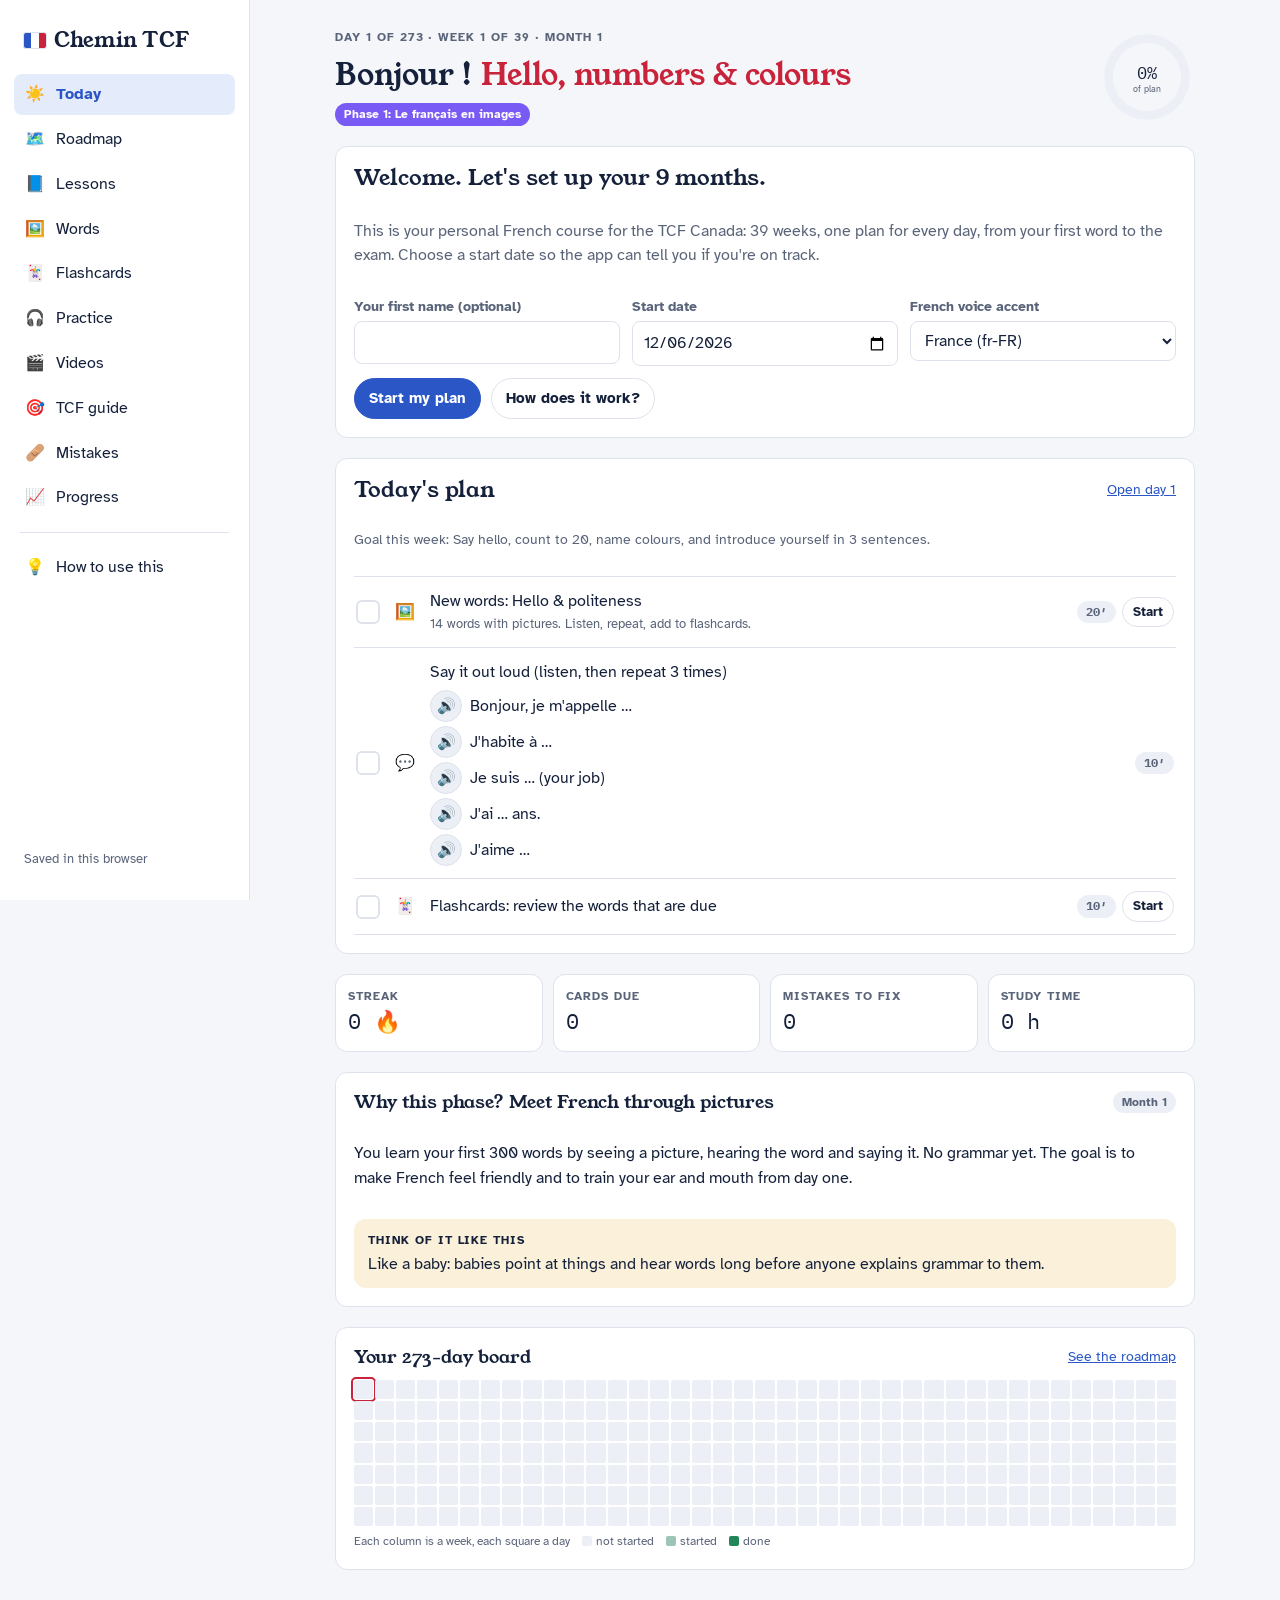
==== tcf/index.html @ c682c9d4 "Add Chemin TCF: a 9-month day-by-day French course for the TCF Canada Self-study platform following " ====
<!doctype html>
<html lang="en">
<head>
  <meta charset="utf-8">
  <meta name="viewport" content="width=device-width, initial-scale=1, viewport-fit=cover">
  <title>Chemin TCF</title>
  <meta name="description" content="A 9-month, day-by-day French course for the TCF Canada, from your first word to NCLC 7+.">
  <link rel="preconnect" href="https://fonts.googleapis.com">
  <link rel="stylesheet" href="https://fonts.googleapis.com/css2?family=Atkinson+Hyperlegible:ital,wght@0,400;0,700;1,400&family=IBM+Plex+Mono:wght@400;500&family=Young+Serif&display=swap">
  <link rel="stylesheet" href="style.css">
</head>
<body>
  <noscript>This course needs JavaScript turned on.</noscript>
  <!-- Content. Order matters: lessons and data first, then the app. -->
  <script src="content/vocab.js"></script>
  <script src="content/phonetics.js"></script>
  <script src="content/grammar-a1.js"></script>
  <script src="content/grammar-a2.js"></script>
  <script src="content/grammar-b.js"></script>
  <script src="content/practice.js"></script>
  <script src="content/roadmap.js"></script>
  <script src="app.js"></script>
</body>
</html>
---- tcf/style.css ----
/* Layout concept: a study notebook. A left index of the plan, and each page is a
   ruled checklist of today's work. Signature element: the 273-day board. */
:root {
  --paper: #f5f6fa;
  --card: #ffffff;
  --ink: #15213b;
  --muted: #5a6479;
  --line: #dde2ec;
  --soft: #eceff6;
  --blue: #2a56c6;
  --blue-soft: #e4ebfb;
  --red: #c8233a;
  --red-soft: #fbe6e9;
  --good: #23865a;
  --good-soft: #e1f3ea;
  --warn: #a86f00;
  --warn-soft: #fbf0d9;
  --p1: #7a5af5; --p2: #2a56c6; --p3: #0f8b8d; --p4: #c26a12; --p5: #b0306a; --p6: #c8233a;
  --display: "Young Serif", Georgia, "Times New Roman", serif;
  --body: "Atkinson Hyperlegible", ui-sans-serif, -apple-system, "Segoe UI", Roboto, Arial, sans-serif;
  --mono: "IBM Plex Mono", ui-monospace, SFMono-Regular, Menlo, Consolas, monospace;
  --r: 12px;
}
@media (prefers-color-scheme: dark) {
  :root:not([data-theme="light"]) {
    --paper: #0e1320; --card: #161d2e; --ink: #e7ebf5; --muted: #9ba5bb; --line: #283149; --soft: #1d2539;
    --blue: #86a6ff; --blue-soft: #1f2c4f; --red: #ff6b7d; --red-soft: #3a1d26; --good: #4fd194; --good-soft: #163327;
    --warn: #f0b84a; --warn-soft: #3a2f17;
    --p1: #a68cff; --p2: #86a6ff; --p3: #3fc7c9; --p4: #f0a050; --p5: #f070a8; --p6: #ff6b7d;
    color-scheme: dark;
  }
}
:root[data-theme="dark"] {
  --paper: #0e1320; --card: #161d2e; --ink: #e7ebf5; --muted: #9ba5bb; --line: #283149; --soft: #1d2539;
  --blue: #86a6ff; --blue-soft: #1f2c4f; --red: #ff6b7d; --red-soft: #3a1d26; --good: #4fd194; --good-soft: #163327;
  --warn: #f0b84a; --warn-soft: #3a2f17;
  --p1: #a68cff; --p2: #86a6ff; --p3: #3fc7c9; --p4: #f0a050; --p5: #f070a8; --p6: #ff6b7d;
  color-scheme: dark;
}

* { box-sizing: border-box; }
html, body { margin: 0; }
body { background: var(--paper); color: var(--ink); font-family: var(--body); font-size: 16px; line-height: 1.55; }
a { color: var(--blue); }
button, input, textarea, select { font: inherit; color: inherit; }
:focus-visible { outline: 2px solid var(--blue); outline-offset: 2px; }
h1, h2, h3 { font-family: var(--display); font-weight: 400; line-height: 1.2; text-wrap: balance; margin: 0; }
h1 { font-size: 1.9rem; }
h2 { font-size: 1.35rem; }
h3 { font-size: 1.1rem; }
.mono, .num { font-family: var(--mono); font-variant-numeric: tabular-nums; }
.muted { color: var(--muted); }
.small { font-size: .875rem; }
.label { font-size: .75rem; letter-spacing: .08em; text-transform: uppercase; color: var(--muted); font-weight: 700; }

/* Shell */
.shell { display: grid; grid-template-columns: 250px minmax(0, 1fr); min-height: 100vh; }
.rail { position: sticky; top: 0; height: 100vh; overflow-y: auto; border-right: 1px solid var(--line); background: var(--card); padding: 20px 14px; display: flex; flex-direction: column; gap: 4px; }
.brand { font-family: var(--display); font-size: 1.3rem; padding: 4px 10px 14px; display: flex; align-items: center; gap: 8px; color: var(--ink); text-decoration: none; }
.brand .flag { display: inline-flex; width: 22px; height: 15px; border-radius: 2px; overflow: hidden; box-shadow: 0 0 0 1px var(--line); }
.brand .flag i { flex: 1; } .flag i:nth-child(1){background:#2a56c6} .flag i:nth-child(2){background:#fff} .flag i:nth-child(3){background:#c8233a}
.rail a.nav { display: flex; align-items: center; gap: 10px; padding: 8px 10px; border-radius: 8px; color: var(--ink); text-decoration: none; }
.rail a.nav:hover { background: var(--soft); }
.rail a.nav.on { background: var(--blue-soft); color: var(--blue); font-weight: 700; }
.rail .sep { height: 1px; background: var(--line); margin: 10px 6px; }
.rail .foot { margin-top: auto; padding: 10px; font-size: .8rem; color: var(--muted); }
.main { min-width: 0; padding-block: 28px 100px; padding-left: max(16px, env(safe-area-inset-left, 0px)); padding-right: max(16px, env(safe-area-inset-right, 0px)); }
.page { max-width: 860px; margin: 0 auto; display: flex; flex-direction: column; gap: 20px; }
.tabbar { display: none; }
.ico { width: 1.4em; text-align: center; }

@media (max-width: 820px) {
  .shell { grid-template-columns: minmax(0, 1fr); }
  .rail { display: none; }
  .main { padding-block: 18px 96px; }
  .tabbar { display: grid; grid-template-columns: repeat(5, 1fr); position: fixed; left: 0; right: 0; bottom: 0; z-index: 20; background: var(--card); border-top: 1px solid var(--line);
    padding-bottom: env(safe-area-inset-bottom, 0px); padding-left: env(safe-area-inset-left, 0px); padding-right: env(safe-area-inset-right, 0px); }
  .tabbar a { display: flex; flex-direction: column; align-items: center; gap: 2px; padding: 8px 2px 10px; font-size: .72rem; color: var(--muted); text-decoration: none; }
  .tabbar a span:first-child { font-size: 1.25rem; line-height: 1; }
  .tabbar a.on { color: var(--blue); font-weight: 700; }
  h1 { font-size: 1.55rem; }
}

/* Generic blocks */
.card { background: var(--card); border: 1px solid var(--line); border-radius: var(--r); padding: 18px; display: flex; flex-direction: column; gap: 12px; min-width: 0; }
.row { display: flex; gap: 10px; align-items: center; flex-wrap: wrap; }
.spread { display: flex; gap: 10px; align-items: center; justify-content: space-between; flex-wrap: wrap; }
.grid { display: grid; gap: 12px; grid-template-columns: repeat(auto-fill, minmax(210px, 1fr)); }
.grid.tight { grid-template-columns: repeat(auto-fill, minmax(150px, 1fr)); }
.stack { display: flex; flex-direction: column; gap: 10px; }
.btn { display: inline-flex; align-items: center; gap: 6px; border: 1px solid var(--line); background: var(--card); padding: 8px 14px; border-radius: 999px; cursor: pointer; text-decoration: none; color: var(--ink); font-weight: 600; font-size: .92rem; }
.btn:hover { border-color: var(--blue); }
.btn.primary { background: var(--blue); border-color: var(--blue); color: var(--card); }
.btn.red { background: var(--red); border-color: var(--red); color: var(--card); }
.btn.ghost { background: transparent; }
.btn.small { padding: 4px 10px; font-size: .82rem; }
.btn:disabled { opacity: .5; cursor: not-allowed; }
.say { border: 1px solid var(--line); background: var(--soft); border-radius: 999px; width: 32px; height: 32px; display: inline-grid; place-items: center; cursor: pointer; flex: none; font-size: .95rem; }
.say:hover { border-color: var(--blue); }
.chip { display: inline-flex; align-items: center; gap: 4px; font-size: .75rem; font-weight: 700; padding: 2px 9px; border-radius: 999px; background: var(--soft); color: var(--muted); white-space: nowrap; }
.chip.good { background: var(--good-soft); color: var(--good); }
.chip.warn { background: var(--warn-soft); color: var(--warn); }
.chip.red { background: var(--red-soft); color: var(--red); }
.chip.blue { background: var(--blue-soft); color: var(--blue); }
.pc { color: var(--card); }
.pc.p1 { background: var(--p1); } .pc.p2 { background: var(--p2); } .pc.p3 { background: var(--p3); } .pc.p4 { background: var(--p4); } .pc.p5 { background: var(--p5); } .pc.p6 { background: var(--p6); }
.bar { height: 8px; background: var(--soft); border-radius: 999px; overflow: hidden; }
.bar i { display: block; height: 100%; background: var(--blue); border-radius: 999px; }
.bar.good i { background: var(--good); }
.note { background: var(--blue-soft); border-radius: var(--r); padding: 12px 14px; }
.note.analogy { background: var(--warn-soft); }
.note.alert { background: var(--red-soft); }
.note.ok { background: var(--good-soft); }
.note b:first-child { display: block; font-size: .75rem; letter-spacing: .08em; text-transform: uppercase; margin-bottom: 2px; }
ul.clean { list-style: none; padding: 0; margin: 0; display: flex; flex-direction: column; gap: 8px; }
ul.points { margin: 0; padding-left: 1.2em; display: flex; flex-direction: column; gap: 6px; }
.crumbs { font-size: .85rem; color: var(--muted); display: flex; gap: 6px; flex-wrap: wrap; }
.crumbs a { color: var(--muted); }
input[type=text], input[type=url], input[type=date], input[type=number], textarea, select { background: var(--card); border: 1px solid var(--line); border-radius: 8px; padding: 8px 10px; width: 100%; }
textarea { min-height: 120px; resize: vertical; line-height: 1.6; }
.field { display: flex; flex-direction: column; gap: 4px; min-width: 0; }
.field label { font-size: .85rem; font-weight: 700; color: var(--muted); }
.table-wrap { overflow-x: auto; }
table { border-collapse: collapse; width: 100%; font-variant-numeric: tabular-nums; }
th, td { border-bottom: 1px solid var(--line); padding: 8px 10px; text-align: left; white-space: nowrap; }
th { font-size: .8rem; color: var(--muted); }

/* Today hero */
.hero { display: grid; grid-template-columns: minmax(0, 1fr) auto; gap: 16px; align-items: center; }
.hero h1 em { font-style: normal; color: var(--red); }
.ring { width: 96px; height: 96px; }
.ring circle { fill: none; stroke-width: 9; }
.ring .bg { stroke: var(--soft); } .ring .fg { stroke: var(--blue); stroke-linecap: round; }
.ring text { fill: var(--ink); font-family: var(--mono); font-size: 18px; }
.ring text.sub { fill: var(--muted); font-size: 9px; font-family: var(--body); }
.stats { display: grid; grid-template-columns: repeat(4, minmax(0, 1fr)); gap: 10px; }
.stat { background: var(--card); border: 1px solid var(--line); border-radius: var(--r); padding: 12px; }
.stat .v { font-family: var(--mono); font-size: 1.35rem; }
@media (max-width: 560px) { .stats { grid-template-columns: repeat(2, minmax(0, 1fr)); } .hero { grid-template-columns: minmax(0,1fr); } .ring { display: none; } }

/* Ruled task list */
.tasks { display: flex; flex-direction: column; border-top: 1px solid var(--line); }
.task { display: grid; grid-template-columns: 28px 1.6em minmax(0, 1fr) auto; gap: 10px; align-items: center; padding: 12px 2px; border-bottom: 1px solid var(--line); }
.task .lbl { min-width: 0; }
.task .lbl small { display: block; color: var(--muted); font-size: .82rem; }
.task.done .lbl > span { text-decoration: line-through; color: var(--muted); }
.task .go { display: flex; gap: 6px; align-items: center; }
.check { width: 24px; height: 24px; border-radius: 6px; border: 2px solid var(--line); background: var(--card); cursor: pointer; display: grid; place-items: center; padding: 0; color: var(--card); font-size: .9rem; }
.task.done .check { background: var(--good); border-color: var(--good); }
.inline-say { margin-top: 6px; display: flex; flex-direction: column; gap: 4px; }
.inline-say div { display: flex; gap: 8px; align-items: center; }

/* 273-day board */
.board { display: grid; grid-template-columns: repeat(39, minmax(0, 1fr)); gap: 2px; }
.board a { aspect-ratio: 1 / 1; max-width: 100%; border-radius: 2px; background: var(--soft); display: block; }
.board a.half { background: color-mix(in srgb, var(--good) 40%, var(--soft)); }
.board a.full { background: var(--good); }
.board a.now { outline: 2px solid var(--red); outline-offset: 1px; }
.board-wrap { display: grid; grid-template-columns: minmax(0, 1fr); gap: 6px; }
.board-legend { display: flex; gap: 12px; font-size: .78rem; color: var(--muted); flex-wrap: wrap; }
.board-legend i { display: inline-block; width: 10px; height: 10px; border-radius: 2px; vertical-align: -1px; margin-right: 4px; background: var(--soft); }
.board-legend i.half { background: color-mix(in srgb, var(--good) 40%, var(--soft)); } .board-legend i.full { background: var(--good); }

/* Roadmap */
.phase { border-left: 4px solid var(--line); }
.phase.p1 { border-left-color: var(--p1); } .phase.p2 { border-left-color: var(--p2); } .phase.p3 { border-left-color: var(--p3); }
.phase.p4 { border-left-color: var(--p4); } .phase.p5 { border-left-color: var(--p5); } .phase.p6 { border-left-color: var(--p6); }
.weeks { display: grid; grid-template-columns: repeat(auto-fill, minmax(230px, 1fr)); gap: 8px; }
.wk { border: 1px solid var(--line); border-radius: 10px; padding: 10px 12px; text-decoration: none; color: var(--ink); display: flex; flex-direction: column; gap: 6px; background: var(--card); }
.wk:hover { border-color: var(--blue); }
.wk.current { border-color: var(--red); box-shadow: 0 0 0 1px var(--red); }
.days7 { display: grid; grid-template-columns: repeat(7, minmax(0, 1fr)); gap: 3px; }
.days7 i { height: 6px; border-radius: 3px; background: var(--soft); }
.days7 i.half { background: color-mix(in srgb, var(--good) 40%, var(--soft)); } .days7 i.full { background: var(--good); }
.daylist { display: flex; flex-direction: column; gap: 10px; }

/* Lessons & quiz */
.examples { display: flex; flex-direction: column; border-top: 1px solid var(--line); }
.ex { display: grid; grid-template-columns: auto minmax(0, 1fr); gap: 10px; align-items: center; padding: 8px 0; border-bottom: 1px solid var(--line); }
.ex .fr { font-weight: 700; } .ex .en { color: var(--muted); font-size: .9rem; }
.q { display: flex; flex-direction: column; gap: 8px; padding: 14px 0; border-bottom: 1px solid var(--line); }
.q .opts { display: flex; flex-wrap: wrap; gap: 8px; }
.opt { border: 1px solid var(--line); background: var(--card); border-radius: 10px; padding: 8px 12px; cursor: pointer; text-align: left; }
.opt.sel { border-color: var(--blue); background: var(--blue-soft); }
.opt.right { border-color: var(--good); background: var(--good-soft); }
.opt.wrong { border-color: var(--red); background: var(--red-soft); }
.why { font-size: .9rem; padding: 8px 12px; border-radius: 8px; background: var(--soft); }
.why.ok { background: var(--good-soft); } .why.no { background: var(--red-soft); }
.score { font-family: var(--display); font-size: 1.6rem; }

/* Words */
.wcard { background: var(--card); border: 1px solid var(--line); border-radius: var(--r); padding: 14px; display: flex; flex-direction: column; gap: 6px; align-items: flex-start; min-width: 0; }
.wcard .pic { font-size: 2.4rem; line-height: 1; }
.wcard .fr { font-weight: 700; font-size: 1.05rem; overflow-wrap: anywhere; }
.theme { text-decoration: none; color: var(--ink); }
.theme .pic { font-size: 2rem; }
.flash { text-align: center; align-items: center; padding: 30px 18px; min-height: 260px; justify-content: center; }
.flash .pic { font-size: 4rem; line-height: 1; }
.flash .big { font-family: var(--display); font-size: 2rem; }

/* Practice */
.script { white-space: pre-wrap; background: var(--soft); border-radius: 10px; padding: 12px 14px; }
.timer { font-family: var(--mono); font-size: 2.2rem; font-variant-numeric: tabular-nums; }
.wc { font-family: var(--mono); font-size: .9rem; }
.rubric { display: grid; grid-template-columns: minmax(0, 1fr) auto; gap: 8px 12px; align-items: center; }
.rubric select { width: auto; }
.minibars { display: flex; align-items: flex-end; gap: 4px; height: 90px; border-bottom: 1px solid var(--line); }
.minibars div { flex: 1; background: var(--blue); border-radius: 3px 3px 0 0; min-height: 2px; position: relative; }
.minibars-labels { display: flex; gap: 4px; font-size: .65rem; color: var(--muted); font-family: var(--mono); }
.minibars-labels span { flex: 1; text-align: center; }
.skill { display: grid; grid-template-columns: 130px minmax(0, 1fr) 60px; gap: 10px; align-items: center; }
@media (max-width: 480px) { .skill { grid-template-columns: 95px minmax(0, 1fr) 48px; } }
.toast { position: fixed; left: 50%; transform: translateX(-50%); bottom: calc(80px + env(safe-area-inset-bottom, 0px)); background: var(--ink); color: var(--paper); padding: 10px 16px; border-radius: 999px; z-index: 50; font-weight: 700; font-size: .9rem; }
@media (prefers-reduced-motion: no-preference) { .card { animation: rise .25s ease both; } @keyframes rise { from { transform: translateY(4px); } to { transform: none; } } }
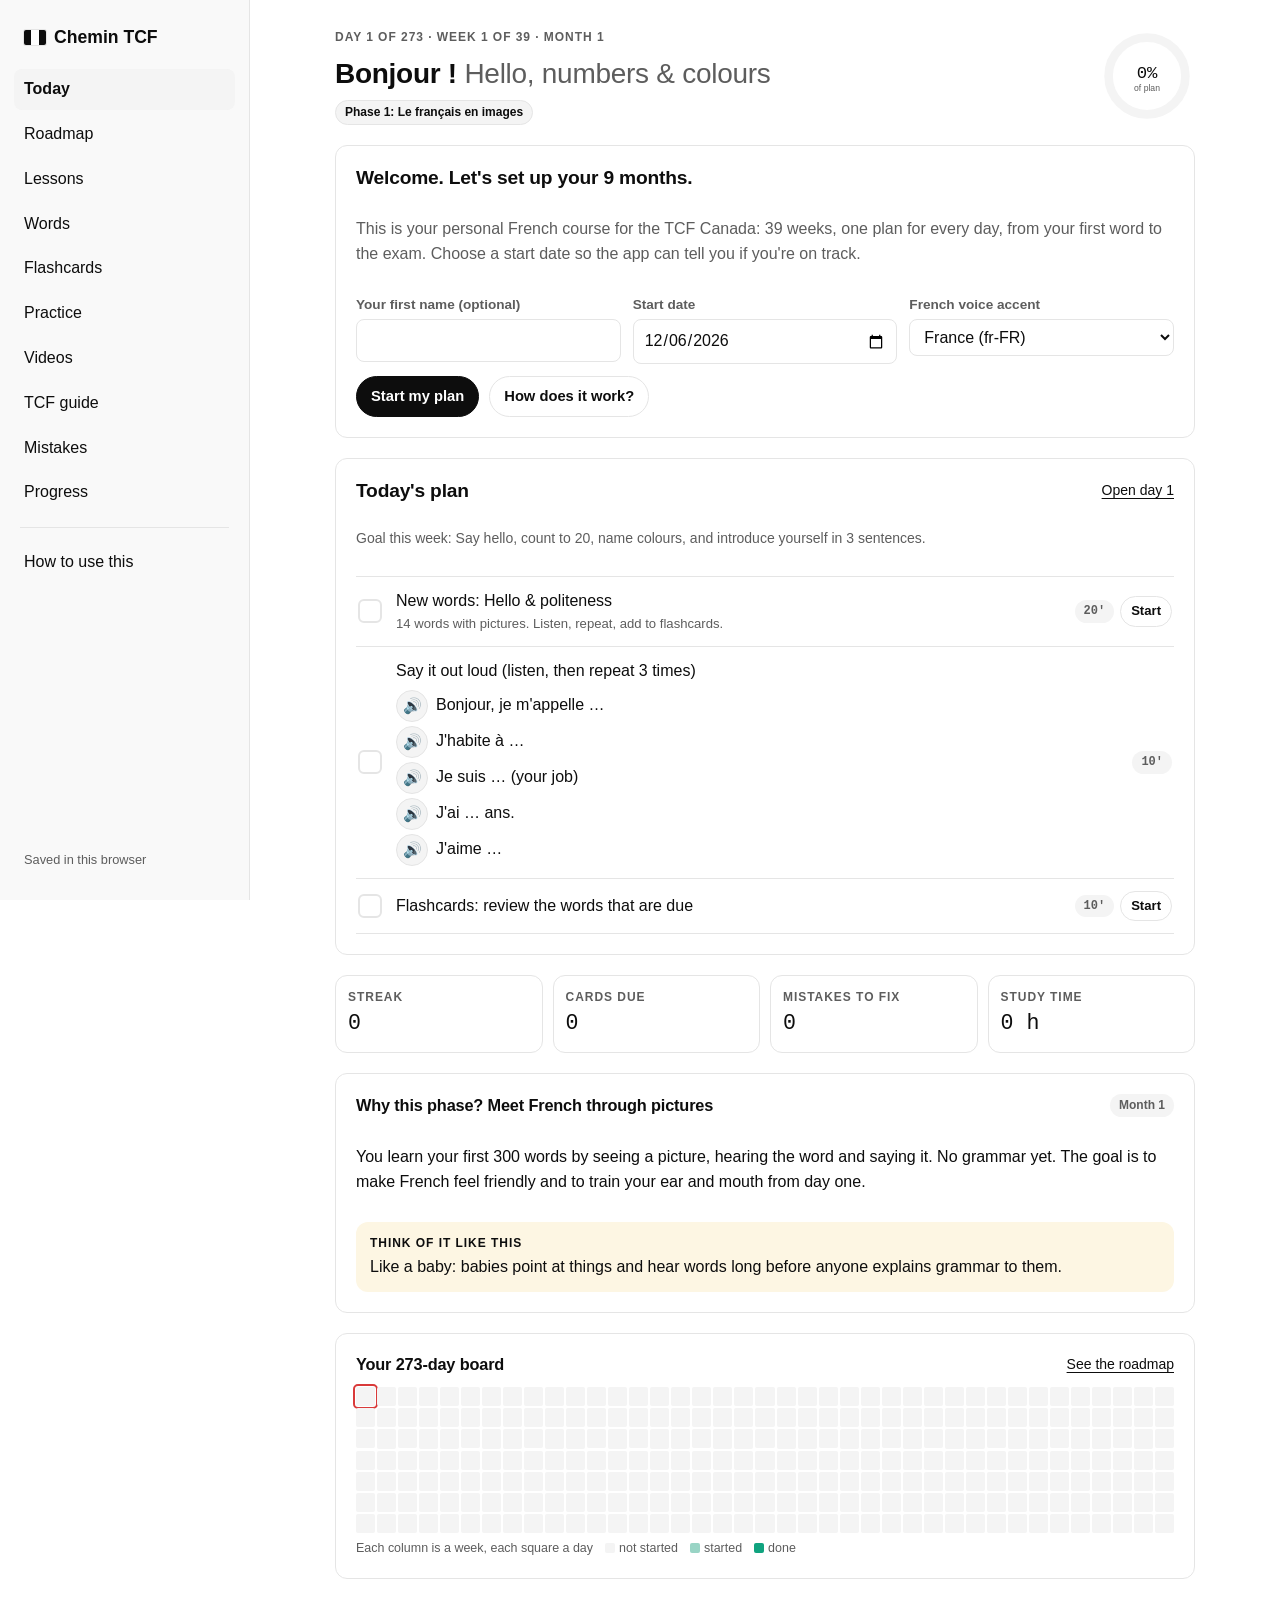
==== commit e3c27026: "Restyle Chemin TCF: minimal black-and-white, system sans-serif Colour is now used only where it mean" ====
--- a/tcf/index.html
+++ b/tcf/index.html
@@ -5,8 +5,6 @@
   <meta name="viewport" content="width=device-width, initial-scale=1, viewport-fit=cover">
   <title>Chemin TCF</title>
   <meta name="description" content="A 9-month, day-by-day French course for the TCF Canada, from your first word to NCLC 7+.">
-  <link rel="preconnect" href="https://fonts.googleapis.com">
-  <link rel="stylesheet" href="https://fonts.googleapis.com/css2?family=Atkinson+Hyperlegible:ital,wght@0,400;0,700;1,400&family=IBM+Plex+Mono:wght@400;500&family=Young+Serif&display=swap">
   <link rel="stylesheet" href="style.css">
 </head>
 <body>
--- a/tcf/style.css
+++ b/tcf/style.css
@@ -1,53 +1,52 @@
-/* Layout concept: a study notebook. A left index of the plan, and each page is a
-   ruled checklist of today's work. Signature element: the 273-day board. */
+/* Layout concept: a plain ChatGPT-style workspace. Black and white, system sans-serif.
+   Colour appears only where it carries meaning: green = done/correct, red = mistakes,
+   alerts and "you are here", amber = the "think of it like this" comparisons. */
 :root {
-  --paper: #f5f6fa;
+  --paper: #ffffff;
+  --side: #f9f9f9;
   --card: #ffffff;
-  --ink: #15213b;
-  --muted: #5a6479;
-  --line: #dde2ec;
-  --soft: #eceff6;
-  --blue: #2a56c6;
-  --blue-soft: #e4ebfb;
-  --red: #c8233a;
-  --red-soft: #fbe6e9;
-  --good: #23865a;
-  --good-soft: #e1f3ea;
-  --warn: #a86f00;
-  --warn-soft: #fbf0d9;
-  --p1: #7a5af5; --p2: #2a56c6; --p3: #0f8b8d; --p4: #c26a12; --p5: #b0306a; --p6: #c8233a;
-  --display: "Young Serif", Georgia, "Times New Roman", serif;
-  --body: "Atkinson Hyperlegible", ui-sans-serif, -apple-system, "Segoe UI", Roboto, Arial, sans-serif;
-  --mono: "IBM Plex Mono", ui-monospace, SFMono-Regular, Menlo, Consolas, monospace;
+  --ink: #0d0d0d;
+  --muted: #5d5d5d;
+  --line: #e5e5e5;
+  --soft: #f4f4f4;
+  --blue: #0d0d0d;
+  --blue-soft: #f4f4f4;
+  --red: #d93a3a;
+  --red-soft: #fdecec;
+  --good: #10a37f;
+  --good-soft: #e7f6f2;
+  --warn: #9a6a00;
+  --warn-soft: #fdf6e3;
+  --display: ui-sans-serif, -apple-system, "Segoe UI", Roboto, Helvetica, Arial, sans-serif;
+  --body: ui-sans-serif, -apple-system, "Segoe UI", Roboto, Helvetica, Arial, sans-serif;
+  --mono: ui-monospace, SFMono-Regular, Menlo, Consolas, monospace;
   --r: 12px;
 }
 @media (prefers-color-scheme: dark) {
   :root:not([data-theme="light"]) {
-    --paper: #0e1320; --card: #161d2e; --ink: #e7ebf5; --muted: #9ba5bb; --line: #283149; --soft: #1d2539;
-    --blue: #86a6ff; --blue-soft: #1f2c4f; --red: #ff6b7d; --red-soft: #3a1d26; --good: #4fd194; --good-soft: #163327;
-    --warn: #f0b84a; --warn-soft: #3a2f17;
-    --p1: #a68cff; --p2: #86a6ff; --p3: #3fc7c9; --p4: #f0a050; --p5: #f070a8; --p6: #ff6b7d;
+    --paper: #212121; --side: #171717; --card: #212121; --ink: #ececec; --muted: #b4b4b4; --line: #383838; --soft: #2f2f2f;
+    --blue: #ececec; --blue-soft: #2f2f2f; --red: #f06a6a; --red-soft: #3a2424; --good: #19c37d; --good-soft: #1f3a31;
+    --warn: #e8c46a; --warn-soft: #3a3220;
     color-scheme: dark;
   }
 }
 :root[data-theme="dark"] {
-  --paper: #0e1320; --card: #161d2e; --ink: #e7ebf5; --muted: #9ba5bb; --line: #283149; --soft: #1d2539;
-  --blue: #86a6ff; --blue-soft: #1f2c4f; --red: #ff6b7d; --red-soft: #3a1d26; --good: #4fd194; --good-soft: #163327;
-  --warn: #f0b84a; --warn-soft: #3a2f17;
-  --p1: #a68cff; --p2: #86a6ff; --p3: #3fc7c9; --p4: #f0a050; --p5: #f070a8; --p6: #ff6b7d;
+  --paper: #212121; --side: #171717; --card: #212121; --ink: #ececec; --muted: #b4b4b4; --line: #383838; --soft: #2f2f2f;
+  --blue: #ececec; --blue-soft: #2f2f2f; --red: #f06a6a; --red-soft: #3a2424; --good: #19c37d; --good-soft: #1f3a31;
+  --warn: #e8c46a; --warn-soft: #3a3220;
   color-scheme: dark;
 }
 
 * { box-sizing: border-box; }
 html, body { margin: 0; }
 body { background: var(--paper); color: var(--ink); font-family: var(--body); font-size: 16px; line-height: 1.55; }
-a { color: var(--blue); }
+a { color: var(--ink); text-underline-offset: 3px; }
 button, input, textarea, select { font: inherit; color: inherit; }
 :focus-visible { outline: 2px solid var(--blue); outline-offset: 2px; }
-h1, h2, h3 { font-family: var(--display); font-weight: 400; line-height: 1.2; text-wrap: balance; margin: 0; }
-h1 { font-size: 1.9rem; }
-h2 { font-size: 1.35rem; }
-h3 { font-size: 1.1rem; }
+h1, h2, h3 { font-family: var(--display); font-weight: 650; letter-spacing: -0.01em; line-height: 1.2; text-wrap: balance; margin: 0; }
+h1 { font-size: 1.75rem; }
+h2 { font-size: 1.2rem; }
+h3 { font-size: 1.02rem; }
 .mono, .num { font-family: var(--mono); font-variant-numeric: tabular-nums; }
 .muted { color: var(--muted); }
 .small { font-size: .875rem; }
@@ -55,13 +54,13 @@
 
 /* Shell */
 .shell { display: grid; grid-template-columns: 250px minmax(0, 1fr); min-height: 100vh; }
-.rail { position: sticky; top: 0; height: 100vh; overflow-y: auto; border-right: 1px solid var(--line); background: var(--card); padding: 20px 14px; display: flex; flex-direction: column; gap: 4px; }
-.brand { font-family: var(--display); font-size: 1.3rem; padding: 4px 10px 14px; display: flex; align-items: center; gap: 8px; color: var(--ink); text-decoration: none; }
+.rail { position: sticky; top: 0; height: 100vh; overflow-y: auto; border-right: 1px solid var(--line); background: var(--side); padding: 20px 14px; display: flex; flex-direction: column; gap: 4px; }
+.brand { font-family: var(--display); font-weight: 650; font-size: 1.1rem; padding: 4px 10px 14px; display: flex; align-items: center; gap: 8px; color: var(--ink); text-decoration: none; }
 .brand .flag { display: inline-flex; width: 22px; height: 15px; border-radius: 2px; overflow: hidden; box-shadow: 0 0 0 1px var(--line); }
-.brand .flag i { flex: 1; } .flag i:nth-child(1){background:#2a56c6} .flag i:nth-child(2){background:#fff} .flag i:nth-child(3){background:#c8233a}
+.brand .flag i { flex: 1; } .flag i:nth-child(1){background:var(--ink)} .flag i:nth-child(2){background:var(--card)} .flag i:nth-child(3){background:var(--ink)}
 .rail a.nav { display: flex; align-items: center; gap: 10px; padding: 8px 10px; border-radius: 8px; color: var(--ink); text-decoration: none; }
 .rail a.nav:hover { background: var(--soft); }
-.rail a.nav.on { background: var(--blue-soft); color: var(--blue); font-weight: 700; }
+.rail a.nav.on { background: var(--soft); color: var(--ink); font-weight: 600; }
 .rail .sep { height: 1px; background: var(--line); margin: 10px 6px; }
 .rail .foot { margin-top: auto; padding: 10px; font-size: .8rem; color: var(--muted); }
 .main { min-width: 0; padding-block: 28px 100px; padding-left: max(16px, env(safe-area-inset-left, 0px)); padding-right: max(16px, env(safe-area-inset-right, 0px)); }
@@ -76,13 +75,13 @@
   .tabbar { display: grid; grid-template-columns: repeat(5, 1fr); position: fixed; left: 0; right: 0; bottom: 0; z-index: 20; background: var(--card); border-top: 1px solid var(--line);
     padding-bottom: env(safe-area-inset-bottom, 0px); padding-left: env(safe-area-inset-left, 0px); padding-right: env(safe-area-inset-right, 0px); }
   .tabbar a { display: flex; flex-direction: column; align-items: center; gap: 2px; padding: 8px 2px 10px; font-size: .72rem; color: var(--muted); text-decoration: none; }
-  .tabbar a span:first-child { font-size: 1.25rem; line-height: 1; }
+  .tabbar a span:first-child { font-size: 1.1rem; line-height: 1; }
   .tabbar a.on { color: var(--blue); font-weight: 700; }
   h1 { font-size: 1.55rem; }
 }
 
 /* Generic blocks */
-.card { background: var(--card); border: 1px solid var(--line); border-radius: var(--r); padding: 18px; display: flex; flex-direction: column; gap: 12px; min-width: 0; }
+.card { background: var(--card); border: 1px solid var(--line); border-radius: var(--r); padding: 20px; display: flex; flex-direction: column; gap: 12px; min-width: 0; }
 .row { display: flex; gap: 10px; align-items: center; flex-wrap: wrap; }
 .spread { display: flex; gap: 10px; align-items: center; justify-content: space-between; flex-wrap: wrap; }
 .grid { display: grid; gap: 12px; grid-template-columns: repeat(auto-fill, minmax(210px, 1fr)); }
@@ -101,13 +100,13 @@
 .chip.good { background: var(--good-soft); color: var(--good); }
 .chip.warn { background: var(--warn-soft); color: var(--warn); }
 .chip.red { background: var(--red-soft); color: var(--red); }
-.chip.blue { background: var(--blue-soft); color: var(--blue); }
-.pc { color: var(--card); }
-.pc.p1 { background: var(--p1); } .pc.p2 { background: var(--p2); } .pc.p3 { background: var(--p3); } .pc.p4 { background: var(--p4); } .pc.p5 { background: var(--p5); } .pc.p6 { background: var(--p6); }
+.chip.blue { background: var(--soft); color: var(--ink); }
+.pc { color: var(--ink); background: var(--soft); border: 1px solid var(--line); }
+
 .bar { height: 8px; background: var(--soft); border-radius: 999px; overflow: hidden; }
-.bar i { display: block; height: 100%; background: var(--blue); border-radius: 999px; }
+.bar i { display: block; height: 100%; background: var(--ink); border-radius: 999px; }
 .bar.good i { background: var(--good); }
-.note { background: var(--blue-soft); border-radius: var(--r); padding: 12px 14px; }
+.note { background: var(--soft); border-radius: var(--r); padding: 12px 14px; }
 .note.analogy { background: var(--warn-soft); }
 .note.alert { background: var(--red-soft); }
 .note.ok { background: var(--good-soft); }
@@ -127,10 +126,10 @@
 
 /* Today hero */
 .hero { display: grid; grid-template-columns: minmax(0, 1fr) auto; gap: 16px; align-items: center; }
-.hero h1 em { font-style: normal; color: var(--red); }
+.hero h1 em { font-style: normal; color: var(--muted); font-weight: 500; }
 .ring { width: 96px; height: 96px; }
 .ring circle { fill: none; stroke-width: 9; }
-.ring .bg { stroke: var(--soft); } .ring .fg { stroke: var(--blue); stroke-linecap: round; }
+.ring .bg { stroke: var(--soft); } .ring .fg { stroke: var(--good); stroke-linecap: round; }
 .ring text { fill: var(--ink); font-family: var(--mono); font-size: 18px; }
 .ring text.sub { fill: var(--muted); font-size: 9px; font-family: var(--body); }
 .stats { display: grid; grid-template-columns: repeat(4, minmax(0, 1fr)); gap: 10px; }
@@ -140,7 +139,7 @@
 
 /* Ruled task list */
 .tasks { display: flex; flex-direction: column; border-top: 1px solid var(--line); }
-.task { display: grid; grid-template-columns: 28px 1.6em minmax(0, 1fr) auto; gap: 10px; align-items: center; padding: 12px 2px; border-bottom: 1px solid var(--line); }
+.task { display: grid; grid-template-columns: 28px minmax(0, 1fr) auto; gap: 10px; align-items: center; padding: 12px 2px; border-bottom: 1px solid var(--line); }
 .task .lbl { min-width: 0; }
 .task .lbl small { display: block; color: var(--muted); font-size: .82rem; }
 .task.done .lbl > span { text-decoration: line-through; color: var(--muted); }
@@ -162,13 +161,12 @@
 .board-legend i.half { background: color-mix(in srgb, var(--good) 40%, var(--soft)); } .board-legend i.full { background: var(--good); }
 
 /* Roadmap */
-.phase { border-left: 4px solid var(--line); }
-.phase.p1 { border-left-color: var(--p1); } .phase.p2 { border-left-color: var(--p2); } .phase.p3 { border-left-color: var(--p3); }
-.phase.p4 { border-left-color: var(--p4); } .phase.p5 { border-left-color: var(--p5); } .phase.p6 { border-left-color: var(--p6); }
+
+
 .weeks { display: grid; grid-template-columns: repeat(auto-fill, minmax(230px, 1fr)); gap: 8px; }
 .wk { border: 1px solid var(--line); border-radius: 10px; padding: 10px 12px; text-decoration: none; color: var(--ink); display: flex; flex-direction: column; gap: 6px; background: var(--card); }
 .wk:hover { border-color: var(--blue); }
-.wk.current { border-color: var(--red); box-shadow: 0 0 0 1px var(--red); }
+.wk.current { border-color: var(--ink); box-shadow: 0 0 0 1px var(--ink); }
 .days7 { display: grid; grid-template-columns: repeat(7, minmax(0, 1fr)); gap: 3px; }
 .days7 i { height: 6px; border-radius: 3px; background: var(--soft); }
 .days7 i.half { background: color-mix(in srgb, var(--good) 40%, var(--soft)); } .days7 i.full { background: var(--good); }
@@ -186,7 +184,7 @@
 .opt.wrong { border-color: var(--red); background: var(--red-soft); }
 .why { font-size: .9rem; padding: 8px 12px; border-radius: 8px; background: var(--soft); }
 .why.ok { background: var(--good-soft); } .why.no { background: var(--red-soft); }
-.score { font-family: var(--display); font-size: 1.6rem; }
+.score { font-family: var(--display); font-size: 1.5rem; font-weight: 650; }
 
 /* Words */
 .wcard { background: var(--card); border: 1px solid var(--line); border-radius: var(--r); padding: 14px; display: flex; flex-direction: column; gap: 6px; align-items: flex-start; min-width: 0; }
@@ -196,16 +194,16 @@
 .theme .pic { font-size: 2rem; }
 .flash { text-align: center; align-items: center; padding: 30px 18px; min-height: 260px; justify-content: center; }
 .flash .pic { font-size: 4rem; line-height: 1; }
-.flash .big { font-family: var(--display); font-size: 2rem; }
+.flash .big { font-family: var(--display); font-size: 1.9rem; font-weight: 650; }
 
 /* Practice */
 .script { white-space: pre-wrap; background: var(--soft); border-radius: 10px; padding: 12px 14px; }
-.timer { font-family: var(--mono); font-size: 2.2rem; font-variant-numeric: tabular-nums; }
+.timer { font-family: var(--mono); font-size: 2rem; font-variant-numeric: tabular-nums; }
 .wc { font-family: var(--mono); font-size: .9rem; }
 .rubric { display: grid; grid-template-columns: minmax(0, 1fr) auto; gap: 8px 12px; align-items: center; }
 .rubric select { width: auto; }
 .minibars { display: flex; align-items: flex-end; gap: 4px; height: 90px; border-bottom: 1px solid var(--line); }
-.minibars div { flex: 1; background: var(--blue); border-radius: 3px 3px 0 0; min-height: 2px; position: relative; }
+.minibars div { flex: 1; background: var(--ink); border-radius: 3px 3px 0 0; min-height: 2px; position: relative; }
 .minibars-labels { display: flex; gap: 4px; font-size: .65rem; color: var(--muted); font-family: var(--mono); }
 .minibars-labels span { flex: 1; text-align: center; }
 .skill { display: grid; grid-template-columns: 130px minmax(0, 1fr) 60px; gap: 10px; align-items: center; }
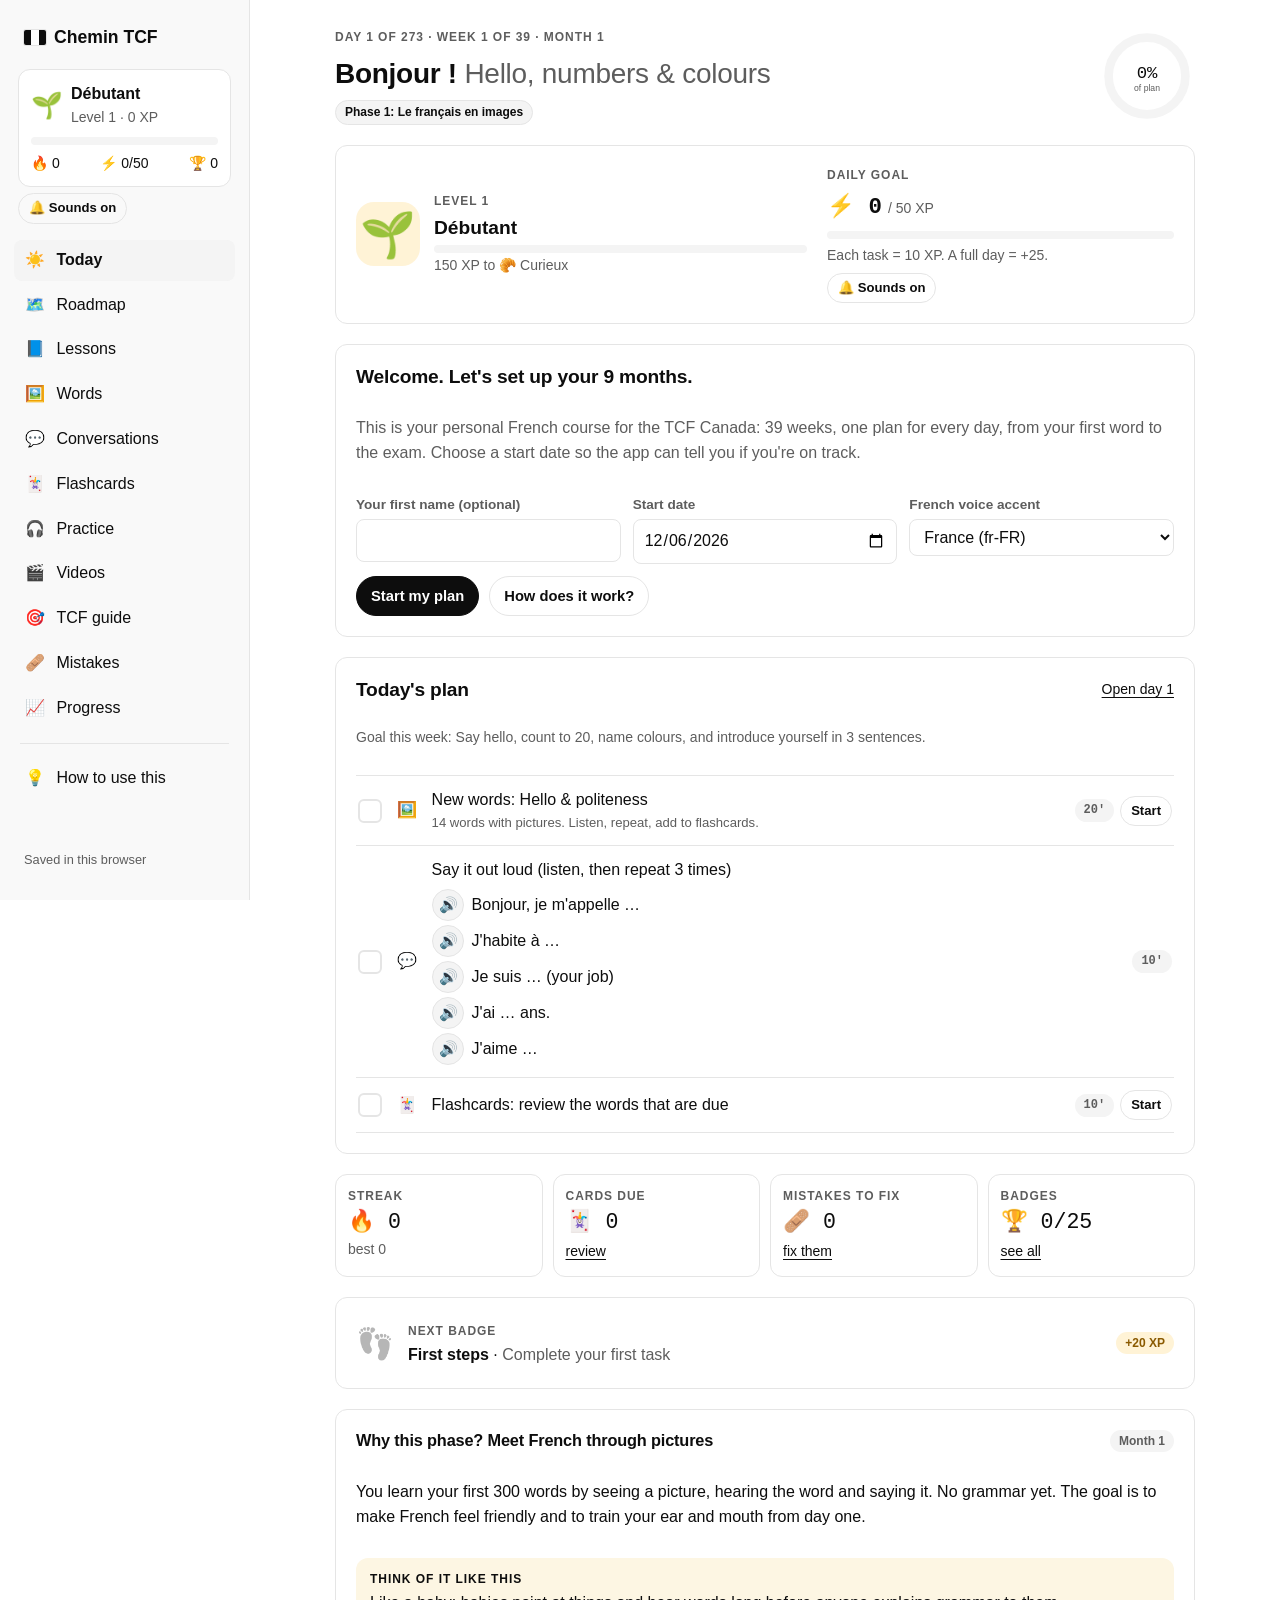
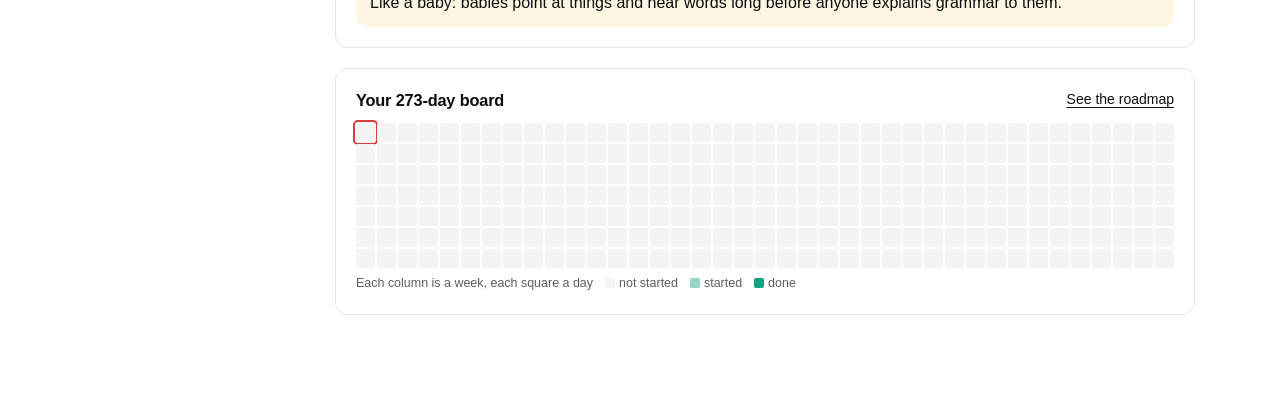
==== commit 10e6c050: "Chemin TCF: add Conversations with the audio-course method Nine real-life dialogue scenarios (formal" ====
--- a/tcf/index.html
+++ b/tcf/index.html
@@ -16,6 +16,7 @@
   <script src="content/grammar-a2.js"></script>
   <script src="content/grammar-b.js"></script>
   <script src="content/practice.js"></script>
+  <script src="content/conversations.js"></script>
   <script src="content/roadmap.js"></script>
   <script src="app.js"></script>
 </body>
--- a/tcf/style.css
+++ b/tcf/style.css
@@ -17,6 +17,9 @@
   --good-soft: #e7f6f2;
   --warn: #9a6a00;
   --warn-soft: #fdf6e3;
+  --gold: #f5a524;
+  --gold-soft: #fff3d6;
+  --gold-ink: #8a5a00;
   --display: ui-sans-serif, -apple-system, "Segoe UI", Roboto, Helvetica, Arial, sans-serif;
   --body: ui-sans-serif, -apple-system, "Segoe UI", Roboto, Helvetica, Arial, sans-serif;
   --mono: ui-monospace, SFMono-Regular, Menlo, Consolas, monospace;
@@ -26,14 +29,14 @@
   :root:not([data-theme="light"]) {
     --paper: #212121; --side: #171717; --card: #212121; --ink: #ececec; --muted: #b4b4b4; --line: #383838; --soft: #2f2f2f;
     --blue: #ececec; --blue-soft: #2f2f2f; --red: #f06a6a; --red-soft: #3a2424; --good: #19c37d; --good-soft: #1f3a31;
-    --warn: #e8c46a; --warn-soft: #3a3220;
+    --warn: #e8c46a; --warn-soft: #3a3220; --gold: #f7b93e; --gold-soft: #3a3018; --gold-ink: #f7c766;
     color-scheme: dark;
   }
 }
 :root[data-theme="dark"] {
   --paper: #212121; --side: #171717; --card: #212121; --ink: #ececec; --muted: #b4b4b4; --line: #383838; --soft: #2f2f2f;
   --blue: #ececec; --blue-soft: #2f2f2f; --red: #f06a6a; --red-soft: #3a2424; --good: #19c37d; --good-soft: #1f3a31;
-  --warn: #e8c46a; --warn-soft: #3a3220;
+  --warn: #e8c46a; --warn-soft: #3a3220; --gold: #f7b93e; --gold-soft: #3a3018; --gold-ink: #f7c766;
   color-scheme: dark;
 }
 
@@ -75,7 +78,7 @@
   .tabbar { display: grid; grid-template-columns: repeat(5, 1fr); position: fixed; left: 0; right: 0; bottom: 0; z-index: 20; background: var(--card); border-top: 1px solid var(--line);
     padding-bottom: env(safe-area-inset-bottom, 0px); padding-left: env(safe-area-inset-left, 0px); padding-right: env(safe-area-inset-right, 0px); }
   .tabbar a { display: flex; flex-direction: column; align-items: center; gap: 2px; padding: 8px 2px 10px; font-size: .72rem; color: var(--muted); text-decoration: none; }
-  .tabbar a span:first-child { font-size: 1.1rem; line-height: 1; }
+  .tabbar a span:first-child { font-size: 1.25rem; line-height: 1; }
   .tabbar a.on { color: var(--blue); font-weight: 700; }
   h1 { font-size: 1.55rem; }
 }
@@ -139,7 +142,7 @@
 
 /* Ruled task list */
 .tasks { display: flex; flex-direction: column; border-top: 1px solid var(--line); }
-.task { display: grid; grid-template-columns: 28px minmax(0, 1fr) auto; gap: 10px; align-items: center; padding: 12px 2px; border-bottom: 1px solid var(--line); }
+.task { display: grid; grid-template-columns: 28px 1.6em minmax(0, 1fr) auto; gap: 10px; align-items: center; padding: 12px 2px; border-bottom: 1px solid var(--line); }
 .task .lbl { min-width: 0; }
 .task .lbl small { display: block; color: var(--muted); font-size: .82rem; }
 .task.done .lbl > span { text-decoration: line-through; color: var(--muted); }
@@ -208,5 +211,68 @@
 .minibars-labels span { flex: 1; text-align: center; }
 .skill { display: grid; grid-template-columns: 130px minmax(0, 1fr) 60px; gap: 10px; align-items: center; }
 @media (max-width: 480px) { .skill { grid-template-columns: 95px minmax(0, 1fr) 48px; } }
-.toast { position: fixed; left: 50%; transform: translateX(-50%); bottom: calc(80px + env(safe-area-inset-bottom, 0px)); background: var(--ink); color: var(--paper); padding: 10px 16px; border-radius: 999px; z-index: 50; font-weight: 700; font-size: .9rem; }
+#toasts { position: fixed; left: 50%; transform: translateX(-50%); bottom: calc(80px + env(safe-area-inset-bottom, 0px)); z-index: 50; display: flex; flex-direction: column; align-items: center; gap: 8px; width: max-content; max-width: calc(100vw - 32px); pointer-events: none; }
+.toast { background: var(--ink); color: var(--paper); padding: 10px 16px; border-radius: 999px; font-weight: 700; font-size: .9rem; text-align: center; }
+.toast.big { font-size: 1.05rem; padding: 14px 22px; border-radius: 16px; background: var(--card); color: var(--ink); border: 2px solid var(--gold); box-shadow: 0 10px 30px rgba(0,0,0,.15); }
+.xpfloat { position: fixed; right: max(20px, env(safe-area-inset-right, 0px)); bottom: calc(140px + env(safe-area-inset-bottom, 0px)); z-index: 55; background: var(--gold); color: #1a1200; font-weight: 800; padding: 6px 12px; border-radius: 999px; pointer-events: none; font-size: .9rem; }
+.confetti { position: fixed; inset: 0; pointer-events: none; z-index: 60; }
+.chip.gold { background: var(--gold-soft); color: var(--gold-ink); }
+.bar.xp i, .bar.gold i { background: var(--gold); }
+.hud { margin: 0 4px 12px; }
+.hud-in { display: flex; flex-direction: column; gap: 8px; padding: 12px; border: 1px solid var(--line); border-radius: 12px; background: var(--card); color: var(--ink); text-decoration: none; }
+.hud-in:hover { border-color: var(--gold); }
+.lvl-ico { font-size: 1.6rem; line-height: 1; }
+.player { display: grid; grid-template-columns: minmax(0, 1.3fr) minmax(0, 1fr); gap: 20px; align-items: center; }
+.player-lv { display: flex; gap: 14px; align-items: center; min-width: 0; }
+.lvl-big { font-size: 2.8rem; line-height: 1; width: 64px; height: 64px; display: grid; place-items: center; background: var(--gold-soft); border-radius: 18px; flex: none; }
+.lvl-name { font-size: 1.2rem; }
+.player-goal { display: flex; flex-direction: column; gap: 6px; }
+.goal { display: flex; align-items: baseline; gap: 6px; } .goal-v { font-size: 1.4rem; font-weight: 700; }
+@media (max-width: 560px) { .player { grid-template-columns: minmax(0, 1fr); } }
+.next-badge { flex-direction: row; align-items: center; gap: 14px; text-decoration: none; color: var(--ink); }
+.next-badge:hover { border-color: var(--gold); }
+.next-badge > .chip { margin-left: auto; }
+.badges { display: grid; grid-template-columns: repeat(auto-fill, minmax(140px, 1fr)); gap: 10px; }
+.badge { border: 1px solid var(--line); border-radius: 12px; padding: 12px; display: flex; flex-direction: column; gap: 4px; align-items: flex-start; min-width: 0; }
+.badge:not(.locked) { border-color: var(--gold); background: var(--gold-soft); }
+.badge-ico { font-size: 1.9rem; line-height: 1; }
+.badge.locked .badge-ico, .badge-ico.locked { filter: grayscale(1); opacity: .45; }
+.levels { display: grid; grid-template-columns: repeat(auto-fill, minmax(150px, 1fr)); gap: 8px; }
+.lvl { display: flex; gap: 8px; align-items: center; padding: 8px 10px; border: 1px solid var(--line); border-radius: 10px; min-width: 0; }
+.lvl > span:first-child { font-size: 1.3rem; } .lvl b { font-size: .9rem; display: block; overflow-wrap: anywhere; }
+.lvl:not(.got):not(.now) > span:first-child { filter: grayscale(1); opacity: .5; }
+.lvl.now { border-color: var(--gold); background: var(--gold-soft); }
+.btn:active, .check:active, .opt:active { transform: scale(.96); }
+.wk, .wcard, .stat { transition: transform .15s ease, border-color .15s ease; }
+a.wk:hover, a.wcard:hover { transform: translateY(-2px); }
+@media (prefers-reduced-motion: no-preference) {
+  .task.pop .check { animation: pop .35s ease; }
+  @keyframes pop { 0% { transform: scale(.6); } 60% { transform: scale(1.25); } 100% { transform: scale(1); } }
+  .xpfloat { animation: floatup 1.4s ease forwards; }
+  @keyframes floatup { 0% { transform: translateY(10px); opacity: 0; } 15% { transform: none; opacity: 1; } 80% { opacity: 1; } 100% { transform: translateY(-40px); opacity: 0; } }
+  .toast.big { animation: bounce .45s ease; }
+  @keyframes bounce { 0% { transform: scale(.7); } 70% { transform: scale(1.05); } 100% { transform: scale(1); } }
+}
 @media (prefers-reduced-motion: no-preference) { .card { animation: rise .25s ease both; } @keyframes rise { from { transform: translateY(4px); } to { transform: none; } } }
+
+.hud-mute { align-self: flex-start; margin-top: 6px; }
+.say.speaking, .btn.speaking { border-color: var(--gold); background: var(--gold-soft); }
+@media (prefers-reduced-motion: no-preference) {
+  .say.speaking, .btn.speaking { animation: speakpulse 1s ease-in-out infinite; }
+  @keyframes speakpulse { 0%, 100% { box-shadow: 0 0 0 0 color-mix(in srgb, var(--gold) 50%, transparent); } 50% { box-shadow: 0 0 0 6px color-mix(in srgb, var(--gold) 0%, transparent); } }
+}
+input[type=range] { width: 100%; accent-color: var(--ink); }
+
+/* Conversations */
+.clines { display: flex; flex-direction: column; border-top: 1px solid var(--line); }
+.cline { display: grid; grid-template-columns: 28px minmax(0, 1fr) auto; gap: 10px; align-items: center; padding: 10px 4px; border-bottom: 1px solid var(--line); border-radius: 8px; transition: background .2s ease; }
+.cline.now { background: var(--gold-soft); }
+.who { width: 26px; height: 26px; border-radius: 50%; display: grid; place-items: center; font-size: .75rem; font-weight: 800; background: var(--soft); }
+.who.b { background: var(--ink); color: var(--paper); }
+.ctext { min-width: 0; display: flex; flex-direction: column; gap: 3px; }
+.cen { color: var(--muted); font-size: .92rem; }
+.cfr { all: unset; font-weight: 700; cursor: pointer; border-radius: 6px; overflow-wrap: anywhere; }
+.hidefr .cline:not(.show) .cfr { color: transparent; background: var(--soft); user-select: none; }
+.hidefr .cline:not(.show) .cfr::after { content: ""; }
+.cbtns { display: flex; gap: 6px; }
+@media (max-width: 480px) { .cline { grid-template-columns: 26px minmax(0, 1fr); } .cbtns { grid-column: 2; } }
